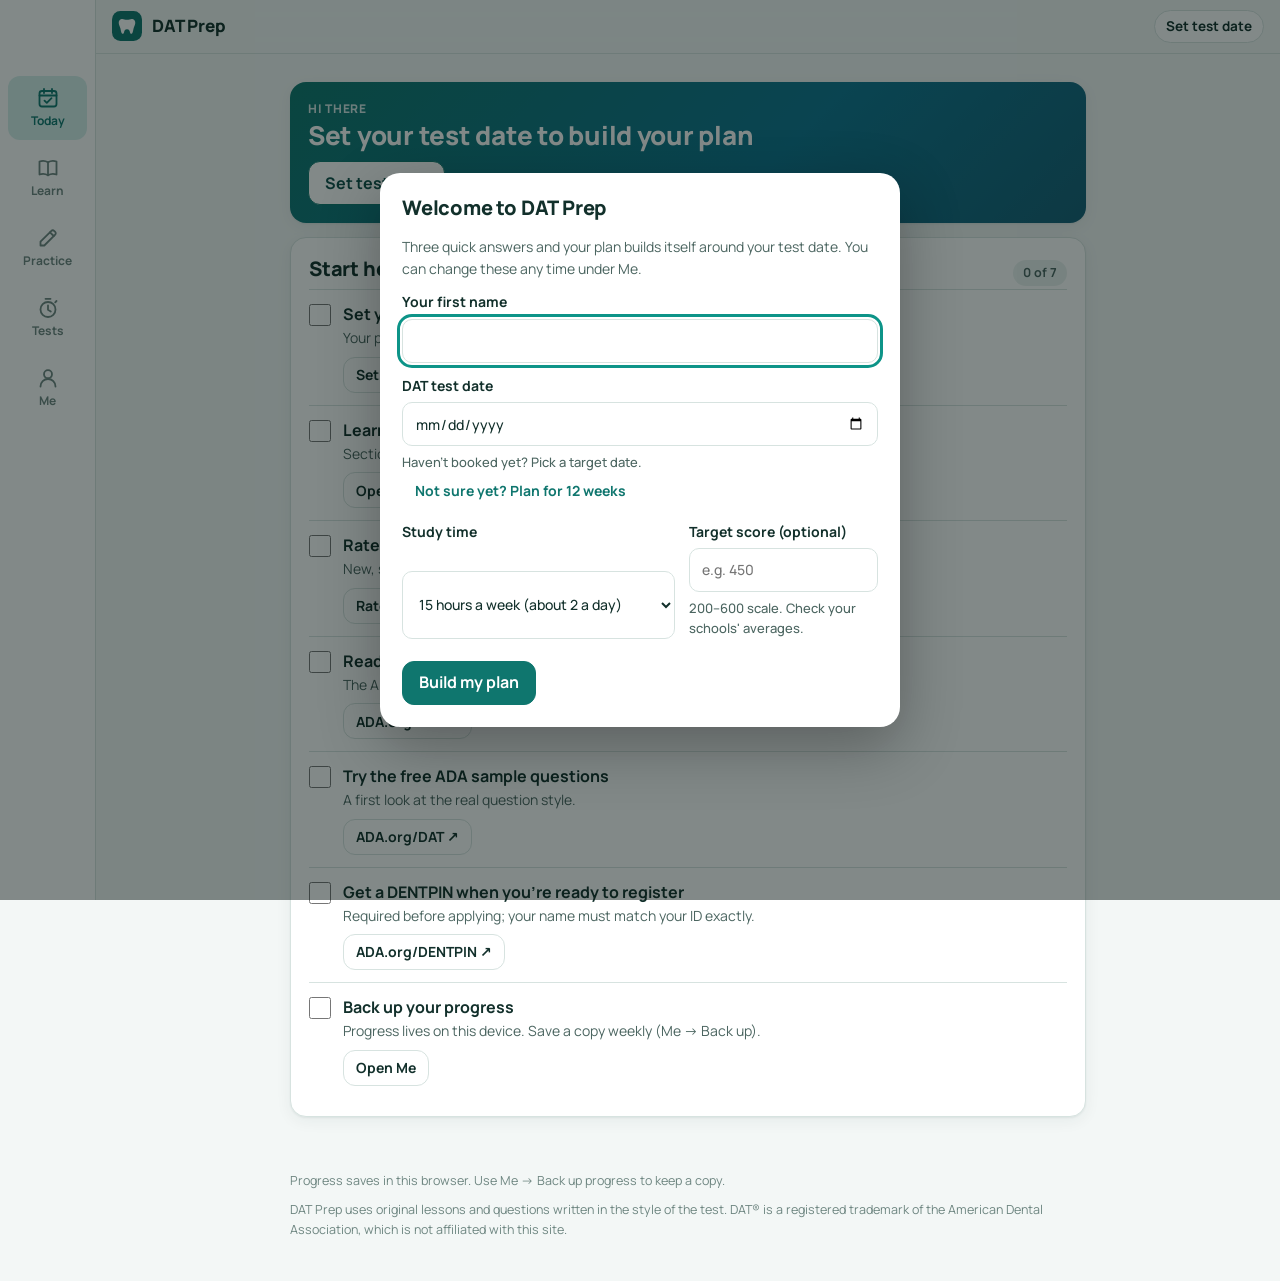
==== dat/index.html @ 6d0b604a "Add DAT Prep (phase 1) in /dat/: plan from test date, syllabus, skill matrix - Separate site in its " ====
<!doctype html>
<html lang="en">
<head>
<meta charset="utf-8">
<meta name="viewport" content="width=device-width,initial-scale=1,viewport-fit=cover">
<title>DAT Prep</title>
<meta name="description" content="Prep for the Dental Admission Test: a study plan built around your test date, lessons, fresh practice questions, and a skill matrix.">
<link rel="preconnect" href="https://fonts.googleapis.com">
<link rel="preconnect" href="https://fonts.gstatic.com" crossorigin>
<link rel="stylesheet" href="https://fonts.googleapis.com/css2?family=Manrope:wght@400..800&family=Source+Serif+4:opsz,wght@8..60,400;8..60,600&display=swap">
<link rel="manifest" href="manifest.webmanifest">
<link rel="icon" href="icons/favicon.svg" type="image/svg+xml">
<link rel="apple-touch-icon" href="icons/apple-touch-icon.png">
<meta name="theme-color" content="#0F766E">
<meta name="apple-mobile-web-app-capable" content="yes">
<meta name="mobile-web-app-capable" content="yes">
<meta name="apple-mobile-web-app-title" content="DAT Prep">
<link rel="stylesheet" href="css/dat.css?v=20261001a">
<script>try { var t = JSON.parse(localStorage.getItem("dat-prep-v1") || "{}").theme; if (t) document.documentElement.setAttribute("data-theme", t); } catch (e) {}</script>
</head>
<body>
<div class="shell">
  <header class="appbar">
    <div class="brand"><svg viewBox="0 0 32 32" aria-hidden="true"><rect width="32" height="32" rx="9" fill="#0F766E"/><path d="M10.2 8.5c-2 .4-3.3 2.3-3 4.6.3 2.2 1.3 3.6 1.8 5.6.5 2 .6 4.3 1.6 5.2.9.8 1.9.2 2.2-1 .4-1.6.8-3.4 3.2-3.4s2.8 1.8 3.2 3.4c.3 1.2 1.3 1.8 2.2 1 1-.9 1.1-3.2 1.6-5.2.5-2 1.5-3.4 1.8-5.6.3-2.3-1-4.2-3-4.6-2-.4-3.4.9-5.8.9s-3.8-1.3-5.8-.9z" fill="#fff"/></svg><span>DAT Prep</span></div>
    <span class="sp"></span>
    <button type="button" class="pill" id="barCount" title="Your test date">Set test date</button>
  </header>

  <nav class="tabs" aria-label="Sections">
    <button type="button" data-tab="today" aria-selected="true"><svg viewBox="0 0 24 24" aria-hidden="true"><rect x="3.5" y="5" width="17" height="15.5" rx="2.5"/><path d="M3.5 9.5h17M8 3v4M16 3v4"/><path d="m8.5 14.6 2.3 2.3 4.7-4.7"/></svg>Today</button>
    <button type="button" data-tab="learn" aria-selected="false"><svg viewBox="0 0 24 24" aria-hidden="true"><path d="M3.5 5.5c2.8-1 5.6-1 8.5.8 2.9-1.8 5.7-1.8 8.5-.8v13c-2.8-1-5.6-1-8.5.8-2.9-1.8-5.7-1.8-8.5-.8z"/><path d="M12 6.3v13"/></svg>Learn</button>
    <button type="button" data-tab="practice" aria-selected="false"><svg viewBox="0 0 24 24" aria-hidden="true"><path d="M4.5 19.5h3.8L19.2 8.6a1.9 1.9 0 0 0 0-2.7l-1.1-1.1a1.9 1.9 0 0 0-2.7 0L4.5 15.7z"/><path d="m14 6.3 3.7 3.7"/></svg>Practice</button>
    <button type="button" data-tab="tests" aria-selected="false"><svg viewBox="0 0 24 24" aria-hidden="true"><circle cx="12" cy="13.5" r="7.5"/><path d="M12 9.5v4.2l2.8 1.8M9.5 2.8h5M19.2 6.3l1.3-1.3"/></svg>Tests</button>
    <button type="button" data-tab="me" aria-selected="false"><svg viewBox="0 0 24 24" aria-hidden="true"><circle cx="12" cy="8.2" r="4"/><path d="M4.5 20.5a7.5 7.5 0 0 1 15 0"/></svg>Me</button>
  </nav>

  <main id="main"></main>

  <footer class="foot">
    <p>Progress saves in this browser. Use Me → Back up progress to keep a copy.</p>
    <p>DAT Prep uses original lessons and questions written in the style of the test. DAT® is a registered trademark of the American Dental Association, which is not affiliated with this site.</p>
  </footer>
</div>
<div class="toasts" id="toasts" aria-live="polite"></div>
<script src="js/syllabus.js?v=20261001a"></script>
<script src="js/app.js?v=20261001a"></script>
</body>
</html>
---- dat/css/dat.css ----
/* DAT Prep — look and layout. Mobile first: bottom tab bar on phones, side rail from 900px. */
:root {
  --bg: #F3F7F6;
  --surface: #FFFFFF;
  --surface-2: #EAF2F0;
  --line: #D7E3E0;
  --ink: #12302B;
  --ink-2: #4B6560;
  --ink-3: #6E8681;
  --brand: #0F766E;
  --brand-2: #0D9488;
  --brand-ink: #FFFFFF;
  --brand-soft: #D5F0EC;
  --good: #15803D;
  --good-soft: #DCF5E3;
  --warn: #B45309;
  --warn-soft: #FDF0D9;
  --bad: #B42318;
  --bad-soft: #FDE4E1;
  --bio: #16A34A;
  --gc: #2563EB;
  --oc: #9333EA;
  --pat: #EA580C;
  --rc: #0891B2;
  --qr: #DB2777;
  --shadow: 0 1px 2px rgba(16, 48, 43, .06), 0 4px 16px rgba(16, 48, 43, .06);
  --r: 16px;
  --r-sm: 10px;
  --font: "Manrope", system-ui, -apple-system, "Segoe UI", sans-serif;
  --serif: "Source Serif 4", Georgia, serif;
  color-scheme: light;
}
@media (prefers-color-scheme: dark) {
  :root:not([data-theme="light"]) {
    --bg: #0C1715; --surface: #13211E; --surface-2: #1A2C28; --line: #27403A;
    --ink: #E3F1EE; --ink-2: #A9C2BC; --ink-3: #85A09A;
    --brand: #2DD4BF; --brand-2: #14B8A6; --brand-ink: #062320; --brand-soft: #123A35;
    --good: #4ADE80; --good-soft: #13321F; --warn: #FBBF24; --warn-soft: #3A2C0E; --bad: #F87171; --bad-soft: #3D1916;
    --bio: #4ADE80; --gc: #60A5FA; --oc: #C084FC; --pat: #FB923C; --rc: #22D3EE; --qr: #F472B6;
    --shadow: 0 1px 2px rgba(0,0,0,.4); color-scheme: dark;
  }
}
:root[data-theme="dark"] {
  --bg: #0C1715; --surface: #13211E; --surface-2: #1A2C28; --line: #27403A;
  --ink: #E3F1EE; --ink-2: #A9C2BC; --ink-3: #85A09A;
  --brand: #2DD4BF; --brand-2: #14B8A6; --brand-ink: #062320; --brand-soft: #123A35;
  --good: #4ADE80; --good-soft: #13321F; --warn: #FBBF24; --warn-soft: #3A2C0E; --bad: #F87171; --bad-soft: #3D1916;
  --bio: #4ADE80; --gc: #60A5FA; --oc: #C084FC; --pat: #FB923C; --rc: #22D3EE; --qr: #F472B6;
  --shadow: 0 1px 2px rgba(0,0,0,.4); color-scheme: dark;
}

* { box-sizing: border-box; }
html { -webkit-text-size-adjust: 100%; }
body { margin: 0; background: var(--bg); color: var(--ink); font: 16px/1.55 var(--font); }
h1, h2, h3 { line-height: 1.25; margin: 0 0 .4em; letter-spacing: -.01em; }
h1 { font-size: 26px; font-weight: 800; }
h2 { font-size: 20px; font-weight: 800; }
h3 { font-size: 16px; font-weight: 700; }
p { margin: 0 0 .8em; }
a { color: var(--brand); }
button, input, select { font: inherit; color: inherit; }
:focus-visible { outline: 3px solid var(--brand-2); outline-offset: 2px; border-radius: 6px; }
.muted { color: var(--ink-2); }
.small { font-size: 14px; }
.tiny { font-size: 12.5px; }
.num { font-variant-numeric: tabular-nums; }
.sr { position: absolute; width: 1px; height: 1px; overflow: hidden; clip: rect(0 0 0 0); }

/* App frame */
.shell { min-height: 100vh; padding-bottom: calc(76px + env(safe-area-inset-bottom)); }
.appbar { position: sticky; top: 0; z-index: 20; display: flex; align-items: center; gap: 12px; padding: 10px 16px; background: color-mix(in srgb, var(--bg) 88%, transparent); backdrop-filter: blur(10px); border-bottom: 1px solid var(--line); }
.brand { display: flex; align-items: center; gap: 10px; font-weight: 800; font-size: 17px; }
.brand svg { width: 30px; height: 30px; flex: none; }
.appbar .sp { flex: 1; }
.pill { display: inline-flex; align-items: center; gap: 6px; padding: 5px 11px; border-radius: 999px; background: var(--surface); border: 1px solid var(--line); font-size: 13.5px; font-weight: 700; }
main { max-width: 860px; margin: 0 auto; padding: 18px 16px 24px; }

.tabs { position: fixed; z-index: 30; left: 0; right: 0; bottom: 0; display: flex; background: var(--surface); border-top: 1px solid var(--line); padding: 4px 4px calc(4px + env(safe-area-inset-bottom)); }
.tabs button { flex: 1; min-height: 56px; display: flex; flex-direction: column; align-items: center; justify-content: center; gap: 2px; border: 0; background: none; color: var(--ink-3); font-size: 12px; font-weight: 700; border-radius: 12px; cursor: pointer; }
.tabs button svg { width: 24px; height: 24px; fill: none; stroke: currentColor; stroke-width: 1.8; stroke-linecap: round; stroke-linejoin: round; }
.tabs button[aria-selected="true"] { color: var(--brand); background: var(--brand-soft); }
@media (min-width: 900px) {
  .shell { padding-bottom: 0; padding-left: 96px; }
  .tabs { top: 0; right: auto; width: 96px; flex-direction: column; justify-content: flex-start; gap: 6px; padding: 76px 8px 8px; border-top: 0; border-right: 1px solid var(--line); }
  .tabs button { flex: none; min-height: 64px; }
  main { padding: 28px 32px 40px; }
}

/* Surfaces */
.card { background: var(--surface); border: 1px solid var(--line); border-radius: var(--r); padding: 18px; box-shadow: var(--shadow); margin-bottom: 14px; }
.card.flat { box-shadow: none; }
.card h2 + .muted { margin-top: -4px; }
.grid2 { display: grid; gap: 14px; }
@media (min-width: 640px) { .grid2 { grid-template-columns: 1fr 1fr; } }
.row { display: flex; flex-wrap: wrap; gap: 10px; align-items: center; }
.between { justify-content: space-between; }
.stack > * + * { margin-top: 10px; }
.eyebrow { font-size: 12px; font-weight: 800; letter-spacing: .06em; text-transform: uppercase; color: var(--ink-3); }

.hero { background: linear-gradient(135deg, #0F766E, #0E7490 60%, #155E75); color: #fff; border: 0; }
.hero .eyebrow, .hero .muted { color: rgba(255,255,255,.82); }
.hero .big { font-size: 46px; font-weight: 800; line-height: 1; letter-spacing: -.02em; }
.hero .stats { display: grid; grid-template-columns: repeat(3, 1fr); gap: 10px; margin-top: 16px; }
.hero .stat { background: rgba(255,255,255,.12); border-radius: 12px; padding: 10px 12px; }
.hero .stat b { display: block; font-size: 19px; }
.hero .btn.primary { background: #fff; color: #0F4F4A; }

.btn { display: inline-flex; align-items: center; justify-content: center; gap: 8px; min-height: 44px; padding: 0 16px; border-radius: 12px; border: 1px solid var(--line); background: var(--surface); font-weight: 700; cursor: pointer; text-decoration: none; color: var(--ink); }
.btn:hover { border-color: var(--brand-2); }
.btn.primary { background: var(--brand); border-color: var(--brand); color: var(--brand-ink); }
.btn.primary:hover { background: var(--brand-2); }
.btn.ghost { background: none; border-color: transparent; color: var(--brand); }
.btn.small { min-height: 36px; padding: 0 12px; font-size: 14px; }
.btn[disabled] { opacity: .5; cursor: not-allowed; }

.chip { display: inline-flex; align-items: center; gap: 5px; padding: 3px 10px; border-radius: 999px; font-size: 12.5px; font-weight: 700; background: var(--surface-2); color: var(--ink-2); white-space: nowrap; }
.chip.good { background: var(--good-soft); color: var(--good); }
.chip.warn { background: var(--warn-soft); color: var(--warn); }
.chip.brand { background: var(--brand-soft); color: var(--brand); }
.dot { width: 10px; height: 10px; border-radius: 50%; flex: none; display: inline-block; }
.c-bio { --c: var(--bio); } .c-gc { --c: var(--gc); } .c-oc { --c: var(--oc); } .c-pat { --c: var(--pat); } .c-rc { --c: var(--rc); } .c-qr { --c: var(--qr); }
.dot { background: var(--c, var(--brand)); }

/* Bars */
.bar { height: 8px; border-radius: 99px; background: var(--surface-2); overflow: hidden; }
.bar i { display: block; height: 100%; border-radius: 99px; background: var(--c, var(--brand)); }

/* Checklist */
.check { display: flex; gap: 12px; align-items: flex-start; padding: 12px 0; border-top: 1px solid var(--line); }
.check:first-of-type { border-top: 0; }
.check input { width: 22px; height: 22px; margin: 2px 0 0; accent-color: var(--brand); flex: none; }
.check.done .t { text-decoration: line-through; color: var(--ink-3); }
.check .t { font-weight: 700; }

/* Phases timeline */
.phases { display: grid; gap: 8px; }
.phase { display: grid; grid-template-columns: 14px 1fr; gap: 10px; align-items: start; padding: 10px 12px; border-radius: 12px; border: 1px solid var(--line); }
.phase .pdot { width: 12px; height: 12px; border-radius: 50%; margin-top: 6px; background: var(--line); }
.phase.now { border-color: var(--brand); background: var(--brand-soft); }
.phase.now .pdot { background: var(--brand); }
.phase.past { opacity: .6; }
.phase.past .pdot { background: var(--good); }

/* Section list */
.sec { display: grid; grid-template-columns: auto 1fr auto; gap: 12px; align-items: center; width: 100%; text-align: left; background: var(--surface); border: 1px solid var(--line); border-radius: var(--r); padding: 14px 16px; margin-bottom: 10px; cursor: pointer; box-shadow: var(--shadow); }
.sec:hover { border-color: var(--c); }
.sec .ico { width: 42px; height: 42px; border-radius: 12px; display: grid; place-items: center; background: color-mix(in srgb, var(--c) 16%, transparent); color: var(--c); font-weight: 800; font-size: 14px; }
.sec .name { font-weight: 800; }
.sec .meta { font-size: 13px; color: var(--ink-2); }
.chev { width: 20px; height: 20px; stroke: var(--ink-3); fill: none; stroke-width: 2; }

.topic { border-top: 1px solid var(--line); padding: 12px 0; }
.topic:first-child { border-top: 0; }
.topic summary { list-style: none; display: flex; gap: 10px; align-items: center; cursor: pointer; font-weight: 700; min-height: 32px; }
.topic summary::-webkit-details-marker { display: none; }
.topic summary .sp { flex: 1; }
.topic ul { margin: 8px 0 4px 20px; padding: 0; color: var(--ink-2); font-size: 14.5px; }
.topic li { margin: 3px 0; }

/* Matrix */
.mx { display: grid; gap: 4px; }
.mxrow { display: grid; grid-template-columns: minmax(0, 1fr) 90px 52px; gap: 10px; align-items: center; padding: 7px 0; font-size: 14.5px; }
.mxrow .lbl { overflow: hidden; text-overflow: ellipsis; white-space: nowrap; }
.mxrow .pct { text-align: right; font-weight: 700; font-variant-numeric: tabular-nums; }
.mxhead { margin-top: 10px; display: flex; align-items: center; gap: 8px; font-weight: 800; }
.legend { display: flex; gap: 12px; flex-wrap: wrap; font-size: 12.5px; color: var(--ink-2); }

/* Tables */
table.t { width: 100%; border-collapse: collapse; font-size: 14.5px; }
table.t th, table.t td { padding: 9px 8px; border-bottom: 1px solid var(--line); text-align: left; vertical-align: top; }
table.t th { font-size: 12px; text-transform: uppercase; letter-spacing: .05em; color: var(--ink-3); }
table.t td.n, table.t th.n { text-align: right; font-variant-numeric: tabular-nums; }
.scroll { overflow-x: auto; }

/* Forms and dialogs */
.f { display: grid; gap: 6px; font-weight: 700; font-size: 14px; margin-bottom: 12px; }
.f input, .f select { min-height: 44px; padding: 8px 12px; border-radius: 10px; border: 1px solid var(--line); background: var(--surface); font-weight: 500; }
.f .hint { font-weight: 500; color: var(--ink-2); font-size: 13px; }
.seg { display: inline-flex; background: var(--surface-2); border-radius: 12px; padding: 3px; gap: 3px; flex-wrap: wrap; }
.seg button { border: 0; background: none; min-height: 38px; padding: 0 12px; border-radius: 9px; font-weight: 700; color: var(--ink-2); cursor: pointer; }
.seg button[aria-pressed="true"] { background: var(--surface); color: var(--ink); box-shadow: var(--shadow); }
.overlay { position: fixed; inset: 0; z-index: 50; background: rgba(6, 20, 18, .5); display: grid; place-items: center; padding: 16px; }
.dialog { width: min(520px, 100%); max-height: calc(100vh - 32px); overflow: auto; background: var(--surface); border-radius: 20px; padding: 22px; box-shadow: 0 20px 60px rgba(0,0,0,.3); }
.dialog header { display: flex; justify-content: space-between; align-items: center; gap: 10px; margin-bottom: 8px; }

.toasts { position: fixed; z-index: 60; left: 50%; transform: translateX(-50%); bottom: calc(86px + env(safe-area-inset-bottom)); display: grid; gap: 8px; width: min(420px, calc(100% - 32px)); }
.toast { background: var(--ink); color: var(--bg); padding: 12px 16px; border-radius: 12px; font-weight: 600; font-size: 14.5px; box-shadow: var(--shadow); }
@media (min-width: 900px) { .toasts { bottom: 24px; } }

.empty { text-align: center; padding: 26px 14px; color: var(--ink-2); }
.empty svg { width: 48px; height: 48px; stroke: var(--brand); fill: none; stroke-width: 1.6; margin-bottom: 6px; }
.note { border-left: 4px solid var(--brand); background: var(--brand-soft); padding: 12px 14px; border-radius: 0 12px 12px 0; font-size: 14.5px; margin-bottom: 14px; }
.note.warn { border-color: var(--warn); background: var(--warn-soft); }
.foot { max-width: 860px; margin: 0 auto; padding: 0 16px 24px; font-size: 12.5px; color: var(--ink-3); }
.foot .row { margin-bottom: 8px; }
@media (min-width: 900px) { .foot { padding: 0 32px 32px; } }
@media (prefers-reduced-motion: reduce) { * { transition: none !important; animation: none !important; } }
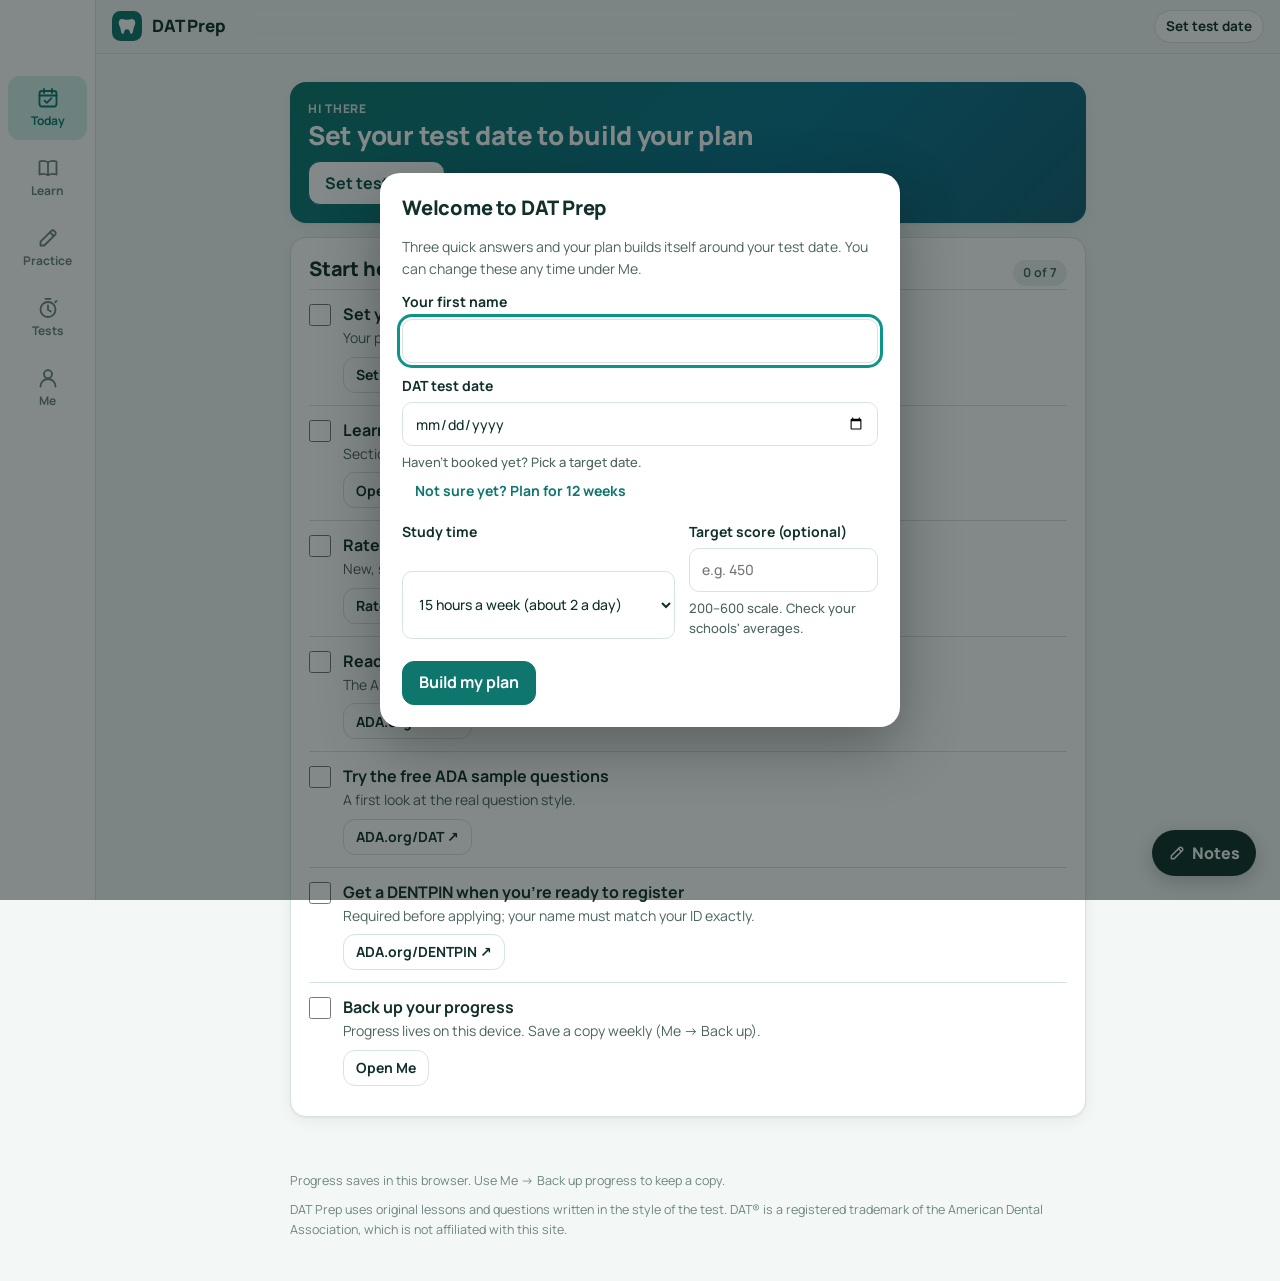
==== commit 39f84666: "DAT Prep: lesson engine, three prototype lessons, and notes - Lab-style lessons: Explore, The rule, " ====
--- a/dat/index.html
+++ b/dat/index.html
@@ -15,7 +15,7 @@
 <meta name="apple-mobile-web-app-capable" content="yes">
 <meta name="mobile-web-app-capable" content="yes">
 <meta name="apple-mobile-web-app-title" content="DAT Prep">
-<link rel="stylesheet" href="css/dat.css?v=20261001a">
+<link rel="stylesheet" href="css/dat.css?v=20261001b">
 <script>try { var t = JSON.parse(localStorage.getItem("dat-prep-v1") || "{}").theme; if (t) document.documentElement.setAttribute("data-theme", t); } catch (e) {}</script>
 </head>
 <body>
@@ -41,8 +41,14 @@
     <p>DAT Prep uses original lessons and questions written in the style of the test. DAT® is a registered trademark of the American Dental Association, which is not affiliated with this site.</p>
   </footer>
 </div>
+<button type="button" class="notes-fab" id="notesFab" aria-label="Open my notes"><svg viewBox="0 0 24 24" aria-hidden="true"><path d="M4.5 19.5h3.8L19.2 8.6a1.9 1.9 0 0 0 0-2.7l-1.1-1.1a1.9 1.9 0 0 0-2.7 0L4.5 15.7z"/><path d="m14 6.3 3.7 3.7"/></svg>Notes</button>
 <div class="toasts" id="toasts" aria-live="polite"></div>
-<script src="js/syllabus.js?v=20261001a"></script>
-<script src="js/app.js?v=20261001a"></script>
+<script src="../js/core.js?v=20261001b"></script>
+<script src="js/syllabus.js?v=20261001b"></script>
+<script src="js/lessons.js?v=20261001b"></script>
+<script src="js/lessons/stoich.js?v=20261001b"></script>
+<script src="js/lessons/respiration.js?v=20261001b"></script>
+<script src="js/lessons/angles.js?v=20261001b"></script>
+<script src="js/app.js?v=20261001b"></script>
 </body>
 </html>
--- a/dat/css/dat.css
+++ b/dat/css/dat.css
@@ -195,3 +195,85 @@
 .foot .row { margin-bottom: 8px; }
 @media (min-width: 900px) { .foot { padding: 0 32px 32px; } }
 @media (prefers-reduced-motion: reduce) { * { transition: none !important; animation: none !important; } }
+
+/* Lessons */
+.progress-dots { display: flex; gap: 6px; margin: 4px 0 16px; }
+.progress-dots span { flex: 1; height: 6px; border-radius: 99px; background: var(--line); }
+.progress-dots span.on { background: var(--c, var(--brand)); }
+.stage .sh { display: flex; align-items: center; gap: 10px; margin-bottom: 10px; }
+.stage .sh h2 { margin: 0; }
+.stage .sn { width: 30px; height: 30px; border-radius: 50%; display: grid; place-items: center; font-weight: 800; font-size: 14px; background: var(--brand-soft); color: var(--brand); flex: none; }
+.stage.done .sn { background: var(--good-soft); color: var(--good); }
+.stage.locked { opacity: .6; box-shadow: none; }
+.rule { font-size: 15.5px; }
+.rule table { width: 100%; border-collapse: collapse; font-size: 14px; margin: 8px 0 12px; }
+.rule th, .rule td { border-bottom: 1px solid var(--line); padding: 7px 6px; text-align: left; vertical-align: top; }
+.rule th { font-size: 12px; text-transform: uppercase; letter-spacing: .04em; color: var(--ink-3); }
+.rule .tbl { overflow-x: auto; }
+.rule ol, .rule ul { padding-left: 22px; margin: 6px 0 10px; }
+.rule li { margin: 4px 0; }
+.mono, .rule code { font-family: ui-monospace, "SFMono-Regular", Menlo, monospace; font-size: .92em; }
+.chain { display: flex; flex-wrap: wrap; align-items: center; gap: 6px; margin: 8px 0 12px; }
+.chain .box { padding: 8px 12px; border-radius: 10px; background: var(--surface-2); border: 1px solid var(--line); font-weight: 700; font-size: 14px; text-align: center; }
+.chain .box small { display: block; font-weight: 600; color: var(--ink-2); font-size: 12px; }
+.chain .arr { color: var(--ink-3); font-size: 13px; font-weight: 700; text-align: center; }
+.keys { margin-top: 12px; border-top: 1px solid var(--line); padding-top: 10px; }
+.keypt { display: flex; align-items: center; justify-content: space-between; gap: 10px; padding: 6px 0; font-size: 14.5px; border-bottom: 1px dashed var(--line); }
+.keypt:last-child { border-bottom: 0; }
+.keypt .btn { flex: none; }
+.problem { background: var(--surface-2); border-radius: 12px; padding: 12px 14px; margin-bottom: 12px; font-size: 15.5px; }
+.wsteps { display: grid; gap: 14px; }
+.wstep { border-left: 3px solid var(--line); padding: 2px 0 2px 12px; display: grid; gap: 8px; }
+.wstep.cur { border-left-color: var(--brand); }
+.wstep.done { border-left-color: var(--good); }
+.wstep .p { margin: 0; }
+.wstep .ans { margin: 0; color: var(--good); font-weight: 700; }
+.wstep .ex, .ex { font-size: 14.5px; color: var(--ink-2); margin: 0; }
+.fb { margin: 0; font-size: 14.5px; color: var(--warn); min-height: 1em; }
+.opts { display: grid; gap: 8px; }
+.opts.grid2o { grid-template-columns: 1fr 1fr; }
+.opt { display: flex; align-items: center; gap: 10px; text-align: left; min-height: 48px; padding: 10px 12px; border-radius: 12px; border: 1.5px solid var(--line); background: var(--surface); cursor: pointer; font-size: 15px; }
+.opt:hover:not([disabled]) { border-color: var(--brand-2); }
+.opt .L { width: 26px; height: 26px; border-radius: 50%; background: var(--surface-2); display: grid; place-items: center; font-weight: 800; font-size: 13px; flex: none; }
+.opt.yes { border-color: var(--good); background: var(--good-soft); }
+.opt.no { border-color: var(--bad); background: var(--bad-soft); }
+.opt[disabled] { cursor: default; }
+.solo .q { font-size: 16px; margin: 6px 0 12px; }
+.fbx { margin-top: 12px; }
+.fbx .good { color: var(--good); margin: 0 0 4px; }
+.fbx .bad { color: var(--bad); margin: 0 0 4px; }
+.result { text-align: center; padding: 10px 0 14px; }
+.result .big { font-size: 40px; font-weight: 800; }
+.result.star .big { color: var(--good); }
+.fig { display: flex; justify-content: center; margin: 6px 0 12px; }
+.fig svg { max-width: 100%; height: auto; }
+.explore .ctrl { display: grid; gap: 6px; margin: 10px 0; font-weight: 700; font-size: 14px; }
+.explore input[type=range] { width: 100%; accent-color: var(--brand); }
+.explore .readout { background: var(--surface-2); border-radius: 12px; padding: 12px 14px; font-size: 14.5px; }
+.pathway { display: grid; gap: 8px; }
+.pathway button { text-align: left; border: 1.5px solid var(--line); background: var(--surface); border-radius: 12px; padding: 10px 12px; cursor: pointer; display: grid; grid-template-columns: auto 1fr; gap: 2px 10px; align-items: center; }
+.pathway button b { font-size: 15px; }
+.pathway button span.where { grid-column: 2; font-size: 12.5px; color: var(--ink-2); }
+.pathway button .n { grid-row: span 2; width: 28px; height: 28px; border-radius: 50%; display: grid; place-items: center; background: var(--surface-2); font-weight: 800; font-size: 13px; }
+.pathway button[aria-pressed="true"] { border-color: var(--c); background: color-mix(in srgb, var(--c) 10%, var(--surface)); }
+.done-card { border-color: var(--good); }
+
+/* Notes */
+.notes-fab { position: fixed; z-index: 35; right: 16px; bottom: calc(80px + env(safe-area-inset-bottom)); display: inline-flex; align-items: center; gap: 6px; min-height: 46px; padding: 0 16px; border-radius: 999px; border: 0; background: var(--ink); color: var(--bg); font-weight: 800; box-shadow: 0 6px 20px rgba(0,0,0,.2); cursor: pointer; }
+.notes-fab svg { width: 18px; height: 18px; fill: none; stroke: currentColor; stroke-width: 2; stroke-linecap: round; stroke-linejoin: round; }
+.notes-open .notes-fab { display: none; }
+.notes-panel { position: fixed; z-index: 45; left: 0; right: 0; bottom: 0; height: min(62vh, 520px); background: var(--surface); border-top: 1px solid var(--line); border-radius: 20px 20px 0 0; box-shadow: 0 -10px 40px rgba(0,0,0,.18); padding: 14px 16px calc(14px + env(safe-area-inset-bottom)); display: grid; grid-template-rows: auto 1fr auto; gap: 10px; }
+.notes-panel header { display: flex; justify-content: space-between; align-items: center; gap: 10px; }
+.notes-panel textarea { width: 100%; height: 100%; resize: none; border: 1px solid var(--line); border-radius: 12px; padding: 12px; background: var(--bg); font: 15px/1.55 var(--font); color: var(--ink); }
+@media (min-width: 900px) {
+  .notes-fab { bottom: 24px; right: 24px; }
+  .notes-panel { left: auto; top: 0; width: 380px; height: auto; border-radius: 0; border-top: 0; border-left: 1px solid var(--line); padding-top: 76px; }
+  .notes-open main { margin-right: 380px; }
+}
+.search { flex: 1; min-width: 180px; min-height: 40px; padding: 8px 12px; border-radius: 10px; border: 1px solid var(--line); background: var(--surface); }
+.note-text { white-space: pre-wrap; font-size: 14.5px; margin-top: 8px; }
+@media print {
+  .tabs, .appbar, .notes-fab, .notes-panel, .foot, .toasts, .btn, .search { display: none !important; }
+  .shell { padding: 0 !important; }
+  .card { box-shadow: none; break-inside: avoid; }
+}
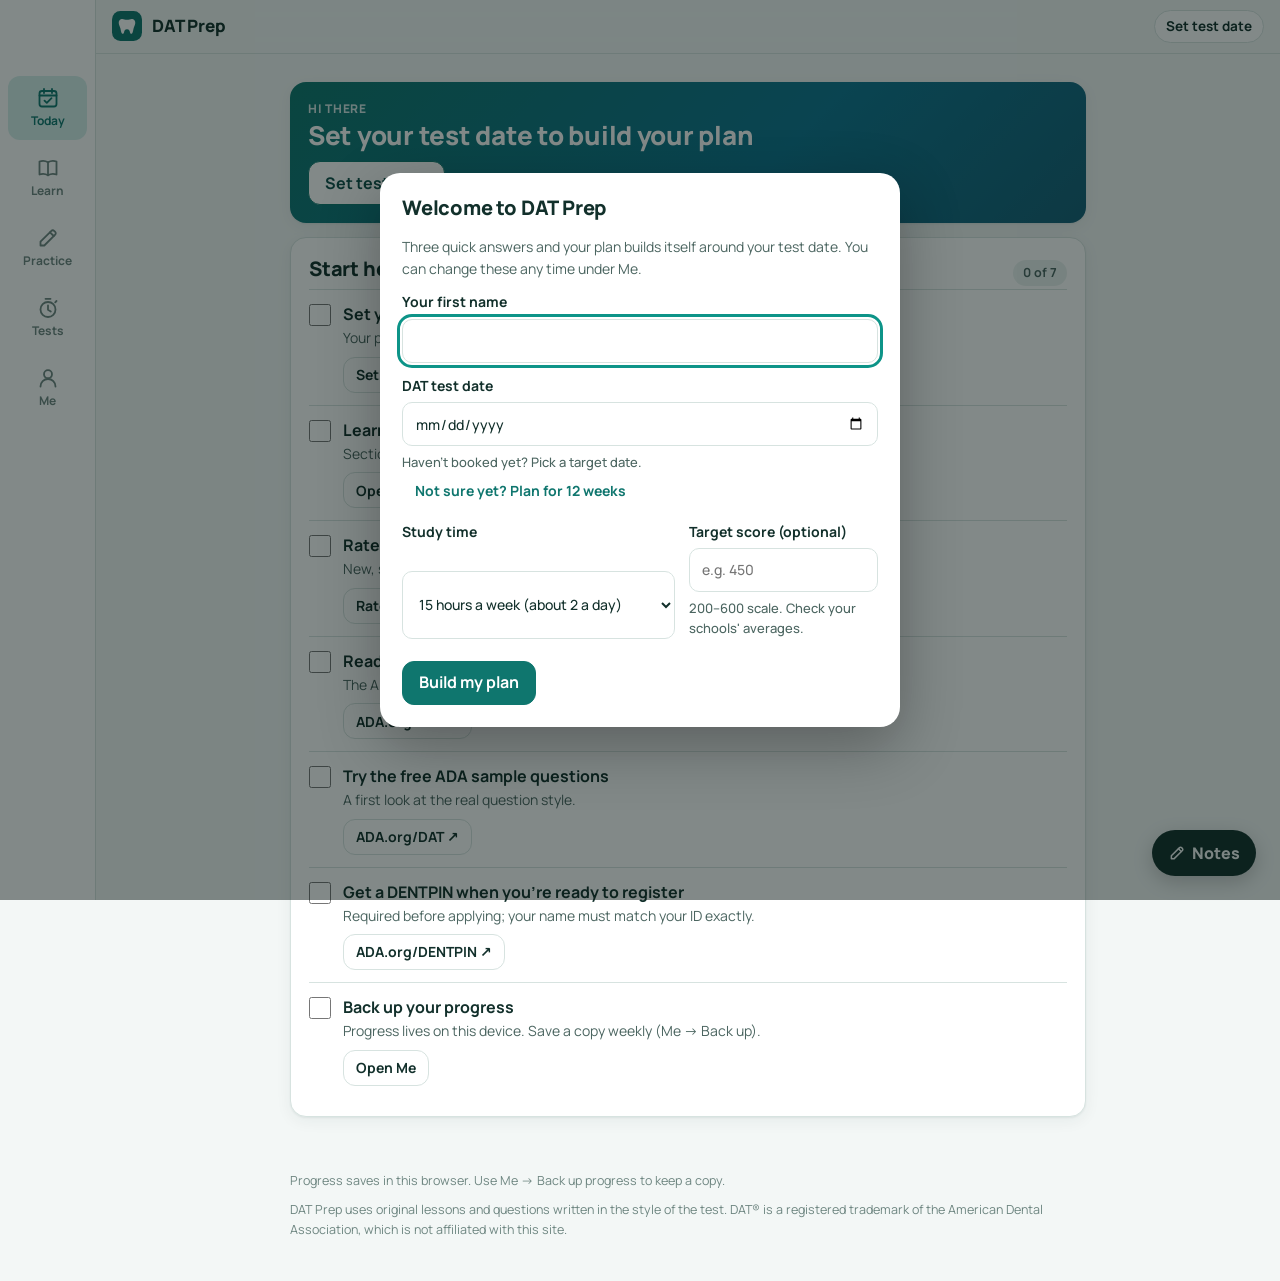
==== commit bbd15d68: "DAT Prep: Before you start overview on every lesson - What the lesson covers, what she'll be able to" ====
--- a/dat/index.html
+++ b/dat/index.html
@@ -15,7 +15,7 @@
 <meta name="apple-mobile-web-app-capable" content="yes">
 <meta name="mobile-web-app-capable" content="yes">
 <meta name="apple-mobile-web-app-title" content="DAT Prep">
-<link rel="stylesheet" href="css/dat.css?v=20261001b">
+<link rel="stylesheet" href="css/dat.css?v=20261001d">
 <script>try { var t = JSON.parse(localStorage.getItem("dat-prep-v1") || "{}").theme; if (t) document.documentElement.setAttribute("data-theme", t); } catch (e) {}</script>
 </head>
 <body>
@@ -43,12 +43,12 @@
 </div>
 <button type="button" class="notes-fab" id="notesFab" aria-label="Open my notes"><svg viewBox="0 0 24 24" aria-hidden="true"><path d="M4.5 19.5h3.8L19.2 8.6a1.9 1.9 0 0 0 0-2.7l-1.1-1.1a1.9 1.9 0 0 0-2.7 0L4.5 15.7z"/><path d="m14 6.3 3.7 3.7"/></svg>Notes</button>
 <div class="toasts" id="toasts" aria-live="polite"></div>
-<script src="../js/core.js?v=20261001b"></script>
-<script src="js/syllabus.js?v=20261001b"></script>
-<script src="js/lessons.js?v=20261001b"></script>
-<script src="js/lessons/stoich.js?v=20261001b"></script>
-<script src="js/lessons/respiration.js?v=20261001b"></script>
-<script src="js/lessons/angles.js?v=20261001b"></script>
-<script src="js/app.js?v=20261001b"></script>
+<script src="../js/core.js?v=20261001d"></script>
+<script src="js/syllabus.js?v=20261001d"></script>
+<script src="js/lessons.js?v=20261001d"></script>
+<script src="js/lessons/stoich.js?v=20261001d"></script>
+<script src="js/lessons/respiration.js?v=20261001d"></script>
+<script src="js/lessons/angles.js?v=20261001d"></script>
+<script src="js/app.js?v=20261001d"></script>
 </body>
 </html>
--- a/dat/css/dat.css
+++ b/dat/css/dat.css
@@ -267,8 +267,11 @@
 .notes-panel textarea { width: 100%; height: 100%; resize: none; border: 1px solid var(--line); border-radius: 12px; padding: 12px; background: var(--bg); font: 15px/1.55 var(--font); color: var(--ink); }
 @media (min-width: 900px) {
   .notes-fab { bottom: 24px; right: 24px; }
-  .notes-panel { left: auto; top: 0; width: 380px; height: auto; border-radius: 0; border-top: 0; border-left: 1px solid var(--line); padding-top: 76px; }
-  .notes-open main { margin-right: 380px; }
+  .notes-panel { left: auto; top: 0; width: 360px; height: auto; border-radius: 0; border-top: 0; border-left: 1px solid var(--line); padding-top: 76px; }
+  .notes-open .shell { padding-right: 360px; }
+}
+@media (min-width: 1100px) {
+  .notes-panel.docked { box-shadow: none; background: var(--surface); }
 }
 .search { flex: 1; min-width: 180px; min-height: 40px; padding: 8px 12px; border-radius: 10px; border: 1px solid var(--line); background: var(--surface); }
 .note-text { white-space: pre-wrap; font-size: 14.5px; margin-top: 8px; }
@@ -277,3 +280,11 @@
   .shell { padding: 0 !important; }
   .card { box-shadow: none; break-inside: avoid; }
 }
+.explore select { min-height: 42px; padding: 6px 10px; border-radius: 10px; border: 1px solid var(--line); background: var(--surface); font-weight: 600; width: 100%; }
+.overview summary { list-style: none; display: flex; justify-content: space-between; align-items: center; cursor: pointer; }
+.overview summary::-webkit-details-marker { display: none; }
+.overview ul { margin: 6px 0 0; padding-left: 20px; font-size: 14.5px; }
+.overview li { margin: 4px 0; }
+.overview ul.outcomes { list-style: none; padding-left: 0; }
+.overview ul.outcomes li { position: relative; padding-left: 26px; }
+.overview ul.outcomes li::before { content: "✓"; position: absolute; left: 0; top: 0; width: 18px; height: 18px; border-radius: 50%; background: var(--good-soft); color: var(--good); font-size: 11px; font-weight: 800; display: grid; place-items: center; margin-top: 2px; }
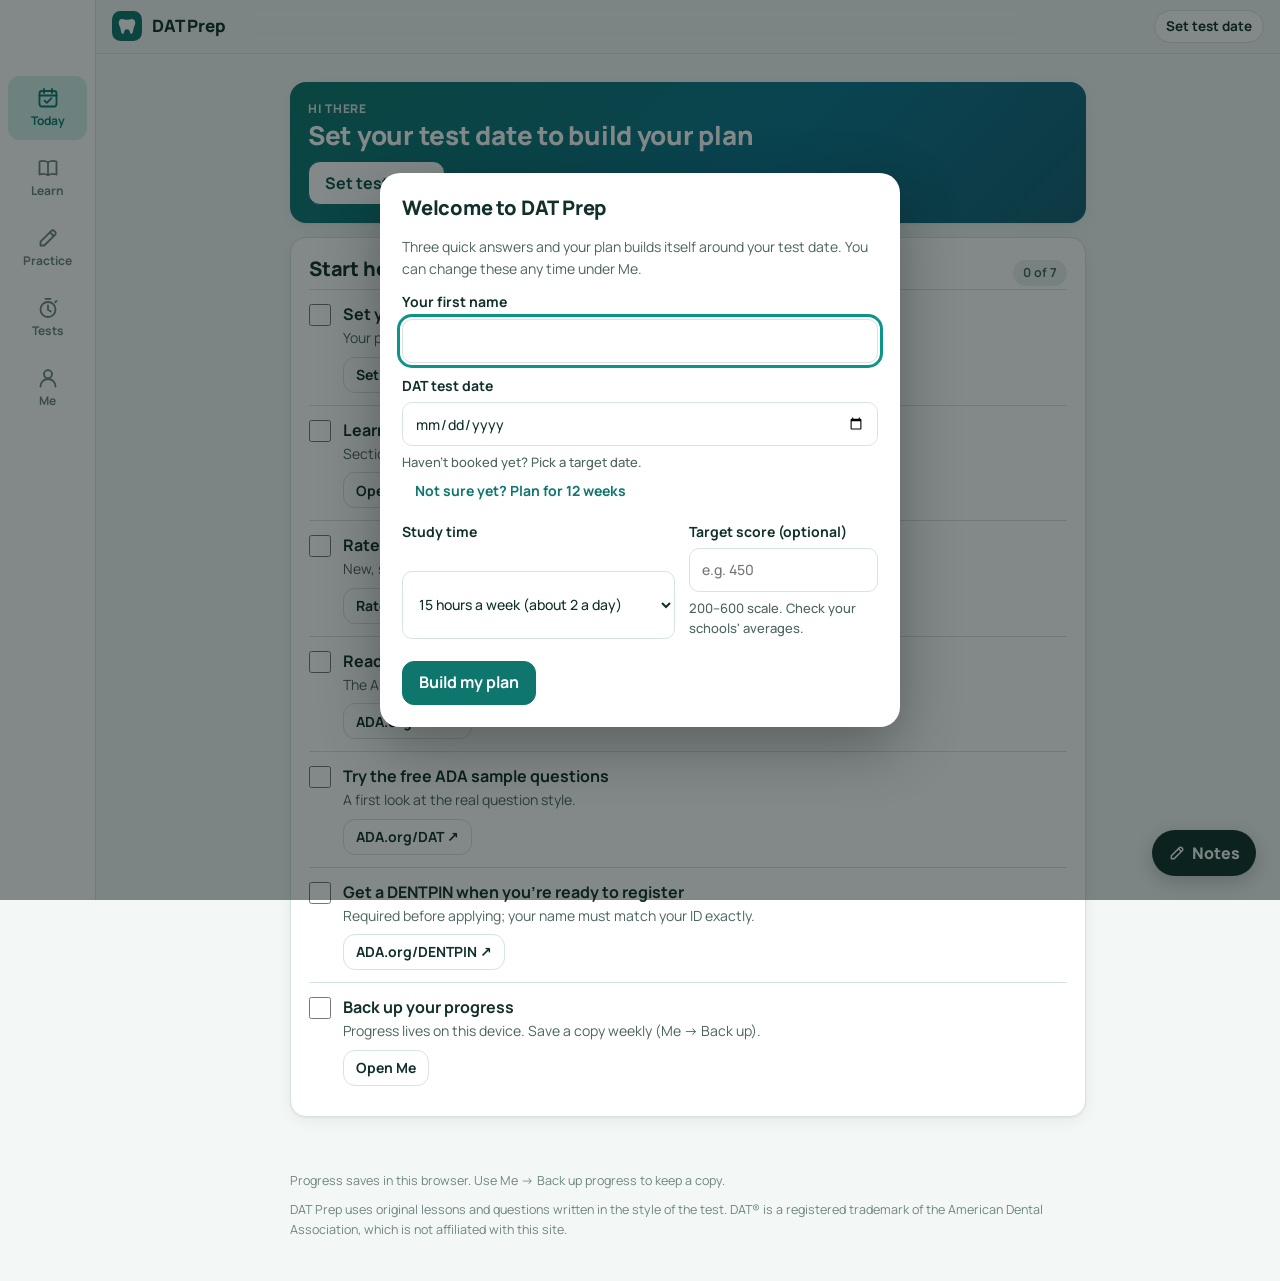
==== commit d494e340: "DAT Prep: label notes with section and topic - Notes panel and My notes show where each note belongs" ====
--- a/dat/index.html
+++ b/dat/index.html
@@ -15,7 +15,7 @@
 <meta name="apple-mobile-web-app-capable" content="yes">
 <meta name="mobile-web-app-capable" content="yes">
 <meta name="apple-mobile-web-app-title" content="DAT Prep">
-<link rel="stylesheet" href="css/dat.css?v=20261001d">
+<link rel="stylesheet" href="css/dat.css?v=20261001e">
 <script>try { var t = JSON.parse(localStorage.getItem("dat-prep-v1") || "{}").theme; if (t) document.documentElement.setAttribute("data-theme", t); } catch (e) {}</script>
 </head>
 <body>
@@ -43,12 +43,12 @@
 </div>
 <button type="button" class="notes-fab" id="notesFab" aria-label="Open my notes"><svg viewBox="0 0 24 24" aria-hidden="true"><path d="M4.5 19.5h3.8L19.2 8.6a1.9 1.9 0 0 0 0-2.7l-1.1-1.1a1.9 1.9 0 0 0-2.7 0L4.5 15.7z"/><path d="m14 6.3 3.7 3.7"/></svg>Notes</button>
 <div class="toasts" id="toasts" aria-live="polite"></div>
-<script src="../js/core.js?v=20261001d"></script>
-<script src="js/syllabus.js?v=20261001d"></script>
-<script src="js/lessons.js?v=20261001d"></script>
-<script src="js/lessons/stoich.js?v=20261001d"></script>
-<script src="js/lessons/respiration.js?v=20261001d"></script>
-<script src="js/lessons/angles.js?v=20261001d"></script>
-<script src="js/app.js?v=20261001d"></script>
+<script src="../js/core.js?v=20261001e"></script>
+<script src="js/syllabus.js?v=20261001e"></script>
+<script src="js/lessons.js?v=20261001e"></script>
+<script src="js/lessons/stoich.js?v=20261001e"></script>
+<script src="js/lessons/respiration.js?v=20261001e"></script>
+<script src="js/lessons/angles.js?v=20261001e"></script>
+<script src="js/app.js?v=20261001e"></script>
 </body>
 </html>
--- a/dat/css/dat.css
+++ b/dat/css/dat.css
@@ -288,3 +288,4 @@
 .overview ul.outcomes { list-style: none; padding-left: 0; }
 .overview ul.outcomes li { position: relative; padding-left: 26px; }
 .overview ul.outcomes li::before { content: "✓"; position: absolute; left: 0; top: 0; width: 18px; height: 18px; border-radius: 50%; background: var(--good-soft); color: var(--good); font-size: 11px; font-weight: 800; display: grid; place-items: center; margin-top: 2px; }
+.notes-fab[hidden] { display: none; }
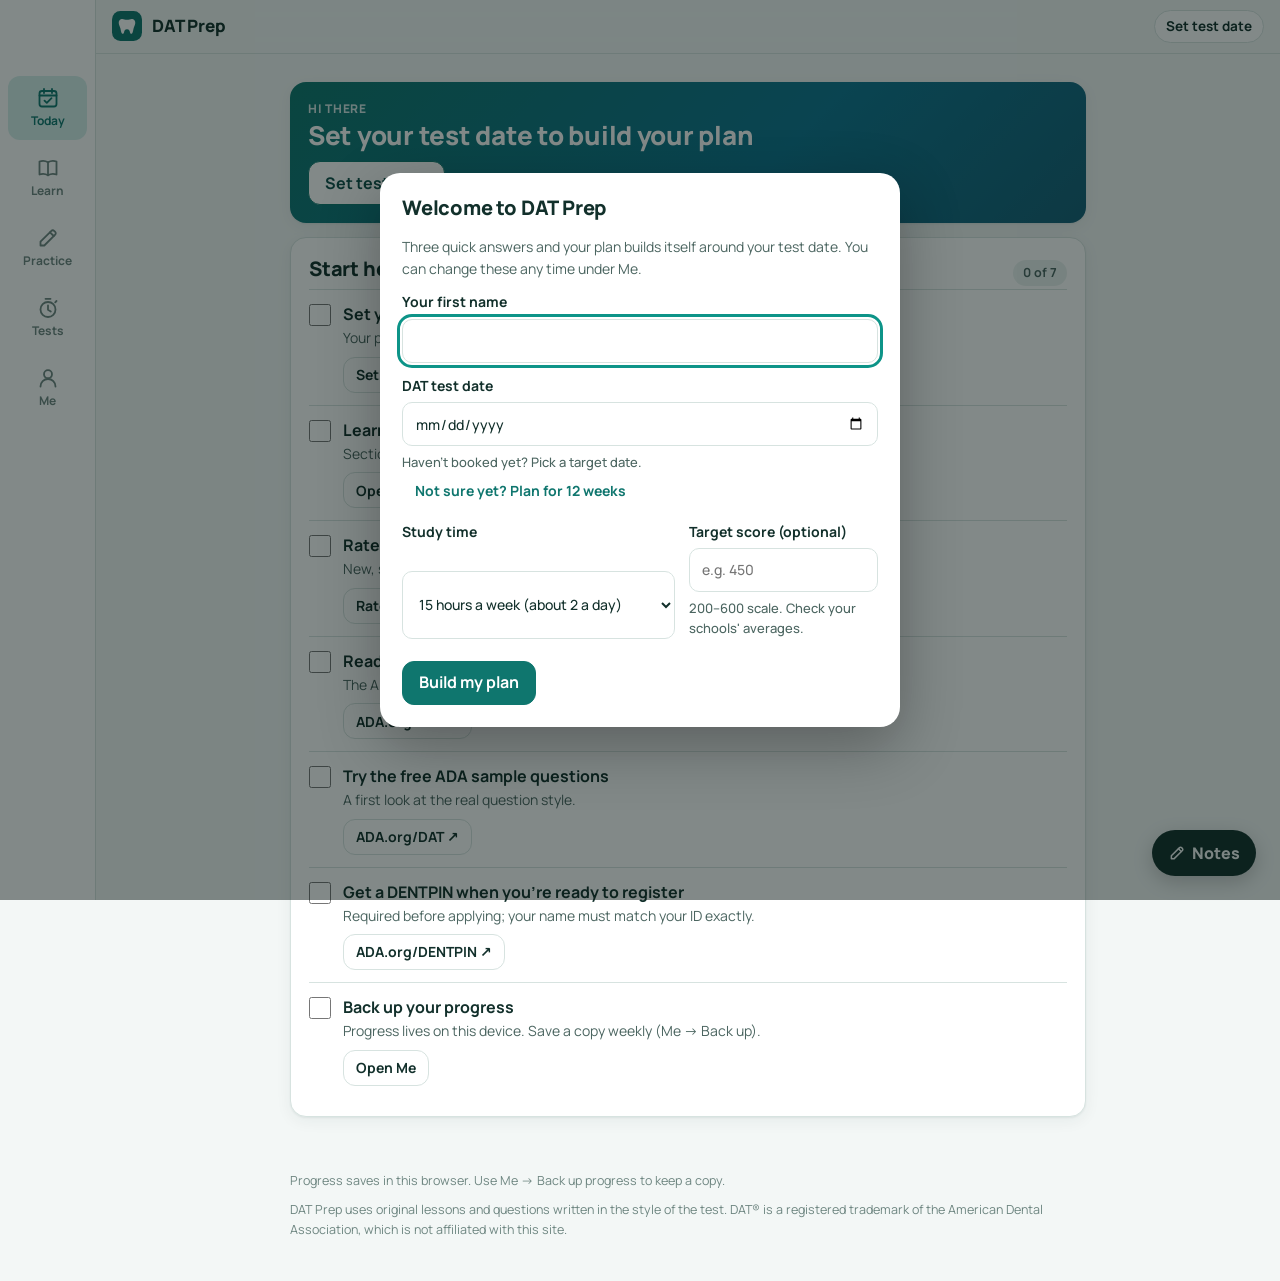
==== commit 97f2a969: "DAT Prep: interactive visuals, teach first then test - Respiration: follow-a-glucose tour with runni" ====
--- a/dat/index.html
+++ b/dat/index.html
@@ -15,7 +15,7 @@
 <meta name="apple-mobile-web-app-capable" content="yes">
 <meta name="mobile-web-app-capable" content="yes">
 <meta name="apple-mobile-web-app-title" content="DAT Prep">
-<link rel="stylesheet" href="css/dat.css?v=20261001e">
+<link rel="stylesheet" href="css/dat.css?v=20261001h">
 <script>try { var t = JSON.parse(localStorage.getItem("dat-prep-v1") || "{}").theme; if (t) document.documentElement.setAttribute("data-theme", t); } catch (e) {}</script>
 </head>
 <body>
@@ -43,12 +43,14 @@
 </div>
 <button type="button" class="notes-fab" id="notesFab" aria-label="Open my notes"><svg viewBox="0 0 24 24" aria-hidden="true"><path d="M4.5 19.5h3.8L19.2 8.6a1.9 1.9 0 0 0 0-2.7l-1.1-1.1a1.9 1.9 0 0 0-2.7 0L4.5 15.7z"/><path d="m14 6.3 3.7 3.7"/></svg>Notes</button>
 <div class="toasts" id="toasts" aria-live="polite"></div>
-<script src="../js/core.js?v=20261001e"></script>
-<script src="js/syllabus.js?v=20261001e"></script>
-<script src="js/lessons.js?v=20261001e"></script>
-<script src="js/lessons/stoich.js?v=20261001e"></script>
-<script src="js/lessons/respiration.js?v=20261001e"></script>
-<script src="js/lessons/angles.js?v=20261001e"></script>
-<script src="js/app.js?v=20261001e"></script>
+<script src="../js/core.js?v=20261001h"></script>
+<script src="js/syllabus.js?v=20261001h"></script>
+<script src="js/viz/mito.js?v=20261001h"></script>
+<script src="js/viz/mixer.js?v=20261001h"></script>
+<script src="js/lessons.js?v=20261001h"></script>
+<script src="js/lessons/stoich.js?v=20261001h"></script>
+<script src="js/lessons/respiration.js?v=20261001h"></script>
+<script src="js/lessons/angles.js?v=20261001h"></script>
+<script src="js/app.js?v=20261001h"></script>
 </body>
 </html>
--- a/dat/css/dat.css
+++ b/dat/css/dat.css
@@ -289,3 +289,73 @@
 .overview ul.outcomes li { position: relative; padding-left: 26px; }
 .overview ul.outcomes li::before { content: "✓"; position: absolute; left: 0; top: 0; width: 18px; height: 18px; border-radius: 50%; background: var(--good-soft); color: var(--good); font-size: 11px; font-weight: 800; display: grid; place-items: center; margin-top: 2px; }
 .notes-fab[hidden] { display: none; }
+
+/* Interactive: mitochondrion */
+.mito { width: 100%; max-width: 520px; height: auto; font-family: var(--font); }
+.mito text { fill: var(--ink); text-anchor: middle; font-size: 11px; font-weight: 700; }
+.mito .lbl { font-size: 12.5px; font-weight: 800; fill: var(--ink-2); }
+.mito .lbl.s { font-size: 10.5px; } .mito .lbl.xs, .mito .t.xs { font-size: 9px; } .mito .t.xxs { font-size: 8px; font-weight: 800; }
+.mito .cyto { fill: var(--surface-2); stroke: var(--line); }
+.mito .zone { fill: transparent; stroke: transparent; stroke-width: 2.5; stroke-dasharray: 6 5; transition: all .3s; }
+.mito .zone.on { fill: color-mix(in srgb, var(--brand) 12%, transparent); stroke: var(--brand); }
+.mito path.inner.zone.on { fill: none; stroke: var(--brand); stroke-width: 4; stroke-dasharray: none; }
+.mito .outer { fill: color-mix(in srgb, var(--bio) 12%, var(--surface)); stroke: var(--bio); stroke-width: 2.5; }
+.mito .inner { fill: color-mix(in srgb, var(--bio) 22%, var(--surface)); stroke: var(--bio); stroke-width: 2; }
+.mito .crista { fill: none; stroke: var(--bio); stroke-width: 2; }
+.mito .hex { fill: color-mix(in srgb, var(--pat) 25%, var(--surface)); stroke: var(--pat); stroke-width: 1.5; }
+.mito .tri { fill: color-mix(in srgb, var(--qr) 25%, var(--surface)); stroke: var(--qr); stroke-width: 1.5; }
+.mito .arr { fill: none; stroke: var(--ink-3); stroke-width: 2; stroke-dasharray: 4 3; }
+.mito .cycle { fill: none; stroke: var(--oc); stroke-width: 3; }
+.mito .head { fill: var(--oc); }
+.mito .spin .head { transform-origin: 254px 132px; animation: spin 2.4s linear infinite; }
+@keyframes spin { to { transform: rotate(360deg); } }
+.mito .co2 { fill: var(--surface); stroke: var(--ink-3); }
+.mito .bubbles { opacity: 0; transition: opacity .4s; } .mito .bubbles.show { opacity: 1; }
+.mito .dim { opacity: .12; transition: opacity .4s; } .mito .mol, .mito .arr { transition: opacity .4s; }
+.mito.etc .ims { fill: color-mix(in srgb, var(--rc) 8%, var(--surface)); }
+.mito.etc .memb { fill: color-mix(in srgb, var(--warn) 18%, var(--surface)); }
+.mito.etc .matrix { fill: color-mix(in srgb, var(--bio) 12%, var(--surface)); }
+.mito.etc .cx { fill: color-mix(in srgb, var(--oc) 30%, var(--surface)); stroke: var(--oc); stroke-width: 1.5; }
+.mito.etc .carrier { fill: var(--surface); stroke: var(--oc); stroke-width: 1.5; }
+.mito.etc .syn { fill: color-mix(in srgb, var(--good) 28%, var(--surface)); stroke: var(--good); stroke-width: 1.5; }
+.mito.etc .block { display: none; } .mito.etc .block.show { display: inline; }
+.mito.etc .block path { stroke: var(--bad); stroke-width: 6; stroke-linecap: round; }
+.mito.etc .hp { fill: color-mix(in srgb, var(--rc) 35%, var(--surface)); stroke: var(--rc); stroke-width: 1; }
+.mito.etc .e circle { fill: #FACC15; stroke: #A16207; stroke-width: 1; }
+.mito.etc .h circle { fill: color-mix(in srgb, var(--rc) 55%, var(--surface)); stroke: var(--rc); }
+.mito.etc .h.leak circle { fill: color-mix(in srgb, var(--bad) 45%, var(--surface)); stroke: var(--bad); }
+.mito.etc.leaky .memb { fill: color-mix(in srgb, var(--bad) 18%, var(--surface)); }
+.mito .pop { font-size: 12px; font-weight: 800; animation: pop .9s ease-out forwards; }
+.mito .pop.atp { fill: var(--good); } .mito .pop.w { fill: var(--rc); font-size: 10px; } .mito .pop.heat { fill: var(--bad); font-size: 16px; }
+@keyframes pop { from { opacity: 0; transform: translateY(6px); } 30% { opacity: 1; } to { opacity: 0; transform: translateY(-14px); } }
+.tally .tl { display: grid; grid-template-columns: repeat(4, 1fr); gap: 8px; margin: 6px 0 10px; }
+.tally .tk { background: var(--surface-2); border-radius: 12px; padding: 8px; text-align: center; }
+.tally .tk b { display: block; font-size: 20px; font-variant-numeric: tabular-nums; }
+.tally .tk span { font-size: 12px; color: var(--ink-2); font-weight: 700; }
+.stepper { display: grid; grid-template-columns: repeat(2, 1fr); gap: 6px; margin: 4px 0 10px; }
+@media (min-width: 640px) { .stepper { grid-template-columns: repeat(4, 1fr); } }
+.stepper button { display: flex; gap: 6px; align-items: center; text-align: left; border: 1.5px solid var(--line); background: var(--surface); border-radius: 10px; padding: 8px 10px; font-size: 13px; font-weight: 700; cursor: pointer; min-height: 44px; color: var(--ink); }
+.stepper button b { width: 22px; height: 22px; border-radius: 50%; background: var(--surface-2); display: grid; place-items: center; font-size: 12px; flex: none; }
+.stepper button[aria-pressed="true"] { border-color: var(--brand); background: var(--brand-soft); }
+.gauges { display: grid; gap: 8px; margin: 8px 0; }
+.gauge .gl { display: flex; justify-content: space-between; font-size: 13px; font-weight: 700; margin-bottom: 3px; }
+.gauge.grad { --c: var(--rc); } .gauge.o2 { --c: var(--gc); } .gauge.atp { --c: var(--good); }
+.gauge .bar i { transition: width .6s; }
+.predq { display: grid; gap: 6px; margin: 8px 0; font-weight: 700; font-size: 14px; }
+.lab { margin-top: 16px; padding: 14px; border: 1.5px dashed var(--brand); border-radius: 14px; }
+.lab h3 { margin-bottom: 2px; }
+
+/* Interactive: molecule mixer */
+:root { --atom-h: #E2E8F0; --atom-o: #EF4444; --atom-n: #3B82F6; }
+.mixer { width: 100%; max-width: 520px; height: auto; }
+.mixer .pan { fill: var(--surface-2); stroke: var(--line); }
+.mixer .lbl { fill: var(--ink-2); font: 800 12px var(--font); text-anchor: middle; }
+.mixer .lbl.arrow { font-size: 22px; }
+.mixer .mz { transition: opacity .35s; }
+.mixer .mz.used { opacity: .12; }
+.mixer .mz.left circle { stroke: var(--warn); stroke-width: 2.5; }
+.mixer .mz.new { animation: fadein .4s ease-out both; }
+@keyframes fadein { from { opacity: 0; } to { opacity: 1; } }
+.tool { background: var(--surface-2); border-radius: 12px; padding: 10px 12px; }
+.mito text[text-anchor="start"] { text-anchor: start; } .mito text[text-anchor="end"] { text-anchor: end; }
+.mixer .mz circle { stroke: #475569; }
